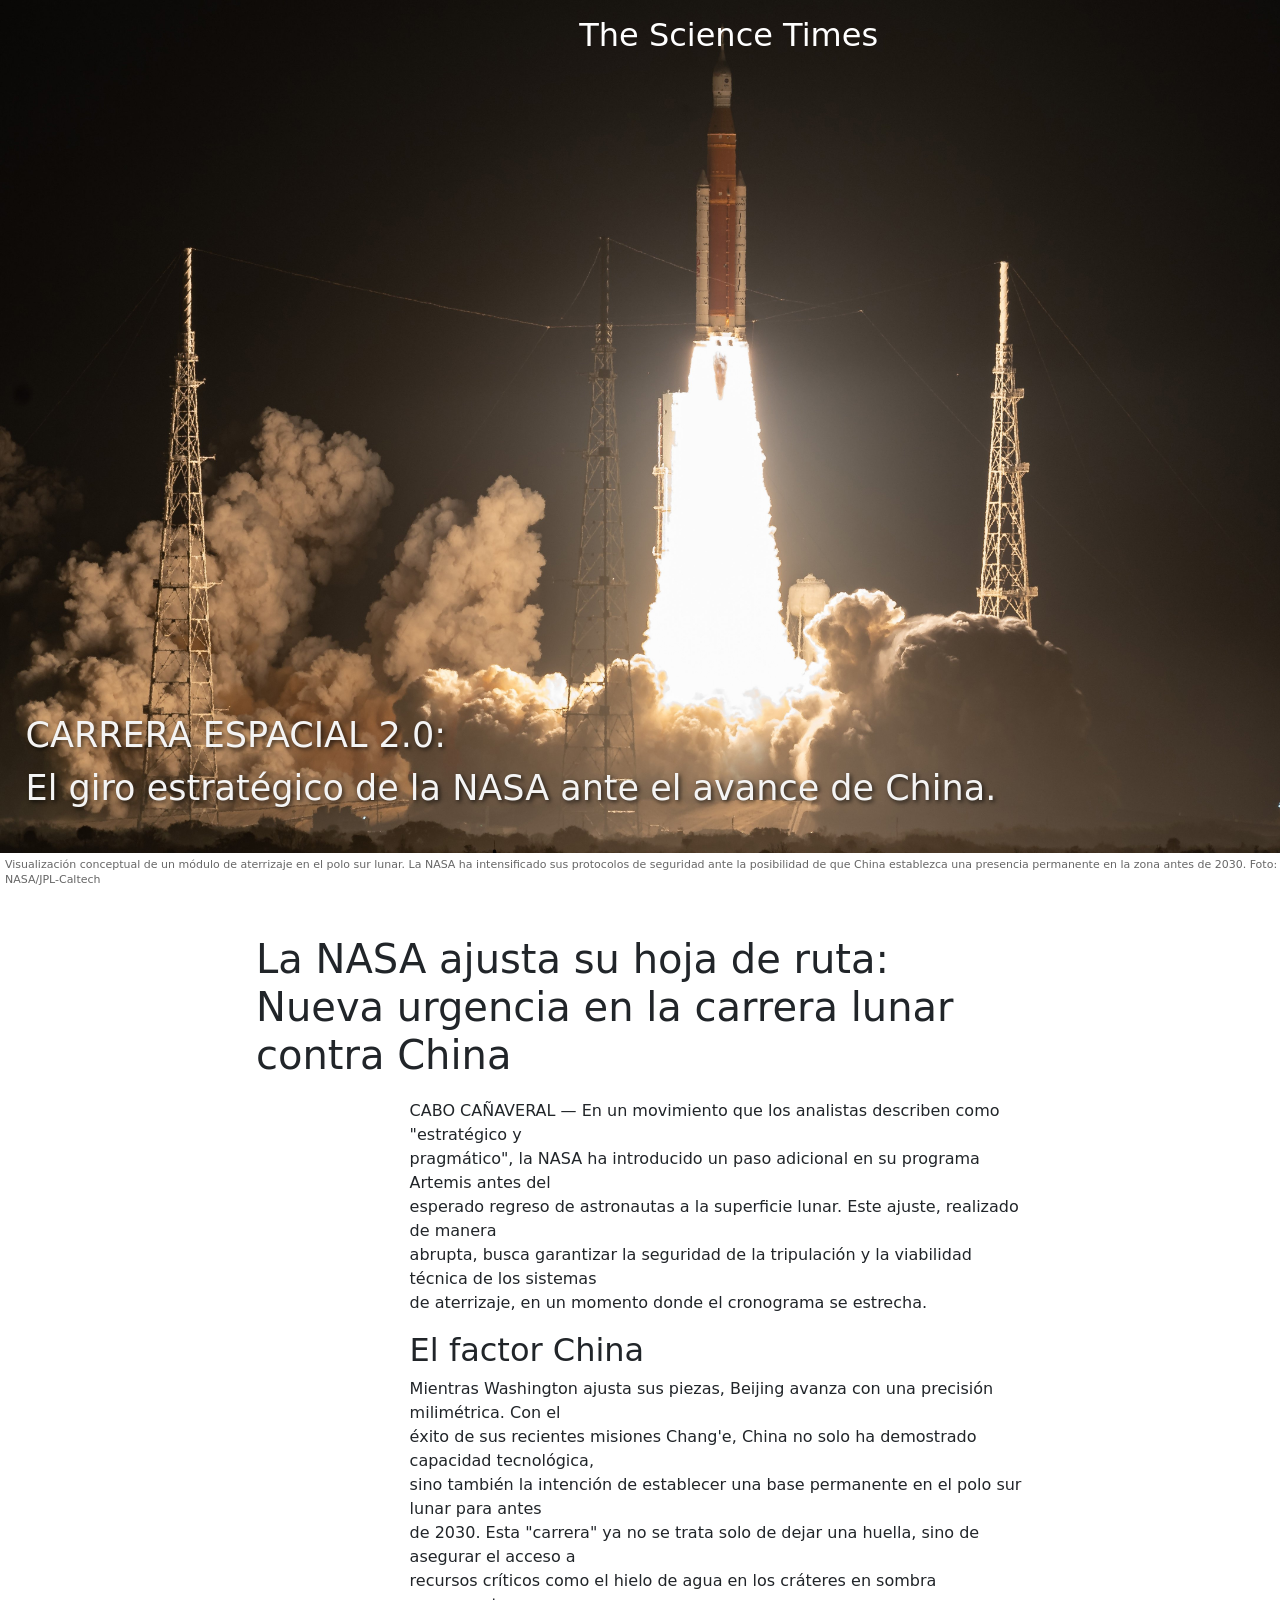
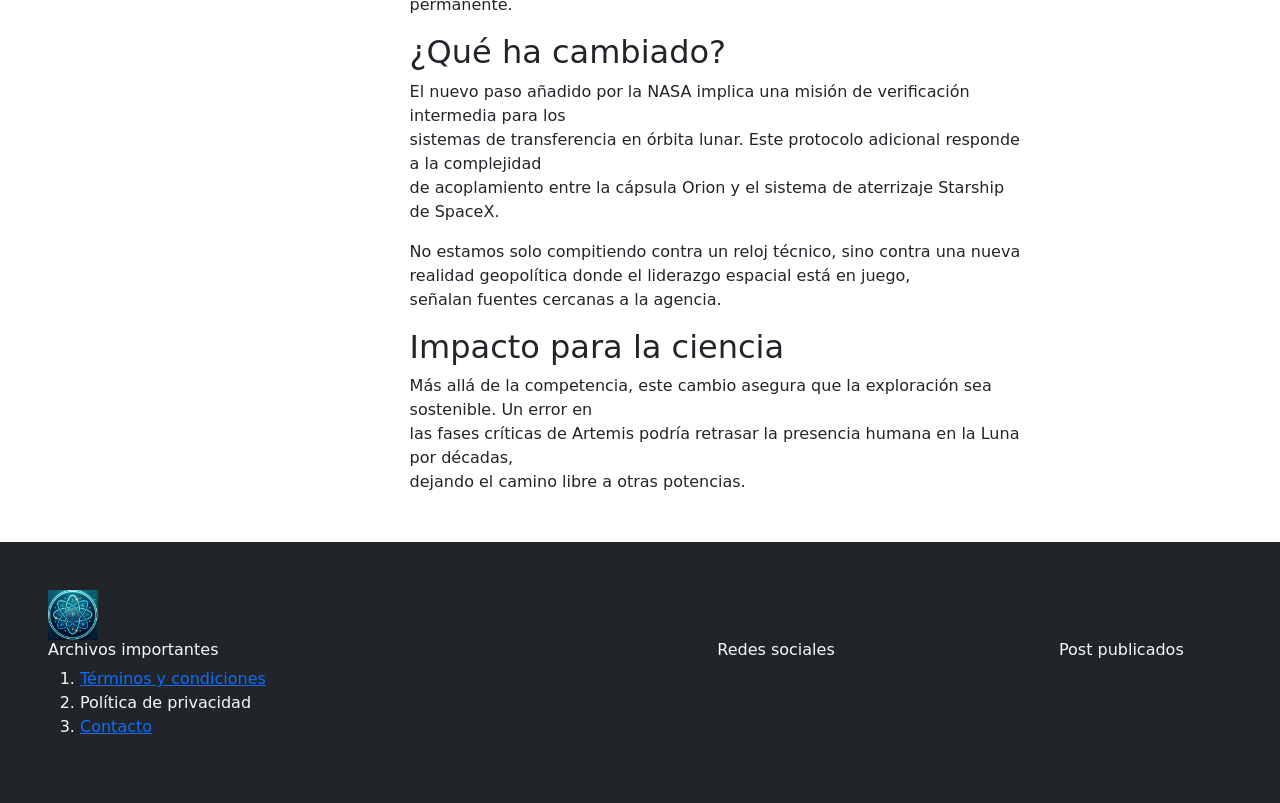
==== artemis.html @ 9cc94002 "fix: mejorar funcionalidad y presentación de popovers en carrusel Cambios realizados: - Agregar atri" ====
<!DOCTYPE html>
<html lang="en">
<head>
    <!-- Configuración básica del documento -->
    <meta charset="UTF-8">
    <meta name="description" content="Hub de divulgación sobre Neurociencia y Matemáticas">
    <meta name="author" content="Victor Estarlin Sepulveda Lopez / 24-1091">
    <meta name="viewport" content="width=device-width, initial-scale=1.0">
    <meta name="robots" content="index, follow">
    <title>La NASA añade abruptamente un nuevo paso en su camino hacia el alunizaje mientras se avecina una carrera con China</title>
    <link rel="icon" type="image/png" href="images/logo.png">

    <!-- Importar hoja de estilos CSS -->
    <link rel="stylesheet" href="css/style.css">
</head>
<body>
    <div class="position-relative" >
        <div class="title_home overlay-text translate-middel p-3">
            <h2 class="text-white"><a class="a_title" href="index.html">The Science Times</a></h2>
        </div>
        <div class="parrafo_post">
            <p>CARRERA ESPACIAL 2.0: <br>El giro estratégico de la NASA ante el avance de China.</p>
        </div>
        <figure>
            <img src="images/artemis III.jpeg" class="img_cover" alt="Artemis">
            <figcaption class="pie_de_foto">
                Visualización conceptual de un módulo de aterrizaje en el polo sur lunar. La NASA ha intensificado sus 
                protocolos de seguridad ante la posibilidad de que China establezca una presencia permanente en la zona antes de 2030. 
                Foto: NASA/JPL-Caltech
            </figcaption>
        </figure>
    </div>
    
    <div class="contenedor-post mt-5">

        <h1>La NASA ajusta su hoja de ruta: Nueva urgencia en la carrera lunar contra China</h1>

        <div class="contenedor-post-content">
            <p>CABO CAÑAVERAL — En un movimiento que los analistas describen como "estratégico y <br>pragmático", 
            la NASA ha introducido un paso adicional en su programa Artemis antes del <br>esperado regreso de astronautas a la superficie lunar. 
            Este ajuste, realizado de manera <br>abrupta, busca garantizar la seguridad de la tripulación y la viabilidad técnica de los sistemas <br>de 
            aterrizaje, en un momento donde el cronograma se estrecha.</p>

            <h2>El factor China</h2>
            <p>Mientras Washington ajusta sus piezas, Beijing avanza con una precisión milimétrica. 
            Con el <br>éxito de sus recientes misiones Chang'e, China no solo ha demostrado capacidad tecnológica, <br>sino también la intención de 
            establecer una base permanente en el polo sur lunar para antes <br>de 2030. Esta "carrera" ya no se trata solo de dejar una huella, 
            sino de asegurar el acceso a <br>recursos críticos como el hielo de agua en los cráteres en sombra permanente.</p>

            <h2>¿Qué ha cambiado?</h2>
            <p>El nuevo paso añadido por la NASA implica una misión de verificación intermedia para los <br>sistemas de transferencia en órbita lunar. 
                Este protocolo adicional responde a la complejidad <br>de acoplamiento entre la cápsula Orion y el 
                sistema de aterrizaje Starship de SpaceX.</p>

            <blockquote>
                No estamos solo compitiendo contra un reloj técnico, sino contra una nueva <br>realidad geopolítica donde el liderazgo 
                espacial está en juego,
                <footer> señalan fuentes cercanas a la agencia.</footer>
            </blockquote>

            <h2>Impacto para la ciencia</h2>
            <p>Más allá de la competencia, este cambio asegura que la exploración sea sostenible. 
                Un error en <br>las fases críticas de Artemis podría retrasar la presencia humana en la Luna por décadas, <br>
                dejando el camino libre a otras potencias.</p>

        </div>

        

    </div>
    
    <footer class="bg-dark text-light p-5 mt-5">
        <div class="text-center">
            <div class="row">
                <div class="col text-start">
                    <img src="images/logo.png" alt="logo del sitio" width="50" height="50">
                </div>
                <div class="row">
                    <div class="col-5 text-start">
                        <h6>Archivos importantes</h6>
                        <ol>
                            <li><a href="terminos_condiciones.html">Términos y condiciones</a></li>
                            <li><a>Política de privacidad</a></li>
                            <li><a href="contact.html">Contacto</a></li>
                        </ol>
                    </div>
                    <div class="col-5">
                        <h6>Redes sociales</h6>
                    </div>
                    <div class="col-2">
                        <h6>Post publicados</h6>
                    </div>
                </div>
            </div>
    </footer>
    

    <!-- Archivos y cdns -->
    <link href="https://cdn.jsdelivr.net/npm/bootstrap@5.3.8/dist/css/bootstrap.min.css" rel="stylesheet" 
    integrity="sha384-sRIl4kxILFvY47J16cr9ZwB07vP4J8+LH7qKQnuqkuIAvNWLzeN8tE5YBujZqJLB" crossorigin="anonymous">
    <script src="https://cdn.jsdelivr.net/npm/bootstrap@5.3.8/dist/js/bootstrap.bundle.min.js" 
    integrity="sha384-FKyoEForCGlyvwx9Hj09JcYn3nv7wiPVlz7YYwJrWVcXK/BmnVDxM+D2scQbITxI" crossorigin="anonymous"></script>
    <script src="main.js" defer></script>
</body>
</html>
---- css/style.css ----
/* ============================================
   ESTILOS GENERALES DEL SITIO
   ============================================ */

/* Estilos del cuerpo principal */
body {
    font-family: "Georgia", serif;
    background-color: #ffffff;
    color: #333;
    max-width: auto;
    margin: 0 auto;
}

/* Estilos del logo principal */
.logo{
    font-size: 60px;
    color: #000;
    text-align: center;
    font-family:'Times New Roman', serif;
    font-weight: 900;
    letter-spacing: -2px;
}

/* Línea divisoria doble */
hr.double-line {
    border: none;
    border-top: 4px double #000;
    margin-bottom: 20px;
}

/* ============================================
   ESTILOS DE ARTÍCULOS
   ============================================ */

/* Título del artículo principal */
.title-article{
    text-align: left;
    border-bottom: 1px solid #000;
    padding: 10px
}

/* Párrafo de introducción destacado */
.introduction{
    background-color: #f4f4f4;
    font-style: italic;
    padding: 10px;
}

/* Cuadro de información del editor */
.info-padding{
    border: 1px solid #333;
    padding: 40px;
    margin: 15px 0;
}

/* ============================================
   ESTILOS DE SECCIONES LATERALES
   ============================================ */

/* Sección de anuncios publicitarios */
.anuncio-margin{
    border: 1px solid #999;
    margin: 50px;
    font-size: 12px;
    text-align: center;
}

/* ============================================
   ESTILOS DE TABLAS
   ============================================ */

/* Tabla de elementos con bordes */
.table-elements, .table-elements th, .table-elements td {
    border: 1px solid #000;
    border-collapse: collapse;
    padding: 8px;
    width: 100%;
}

/* Fecha del sitio */
.fecha-nyt{
    font-size: 14px;
    text-align: center;
    text-transform: uppercase;
}

/* ============================================
   ESTILOS INTERACTIVOS
   ============================================ */

/* Efecto hover (al pasar el mouse) sobre botones e cajas */
.btn-hover-1:hover, .box-hover-2:hover {
    color: #fff;
    background-color: #326891;
    font-size: 20px;
    cursor: pointer;
}

/* Efecto active (al hacer clic) sobre botones e cajas */
.btn-click-1:active, .box-click-2:active {
    color: #ffff00;
    background-color: #000;
    font-size: 10px
}

/* ============================================
   ESTILOS DE POSICIONAMIENTO FIJO
   ============================================ */

/* Widget de noticias en vivo en esquina fija (siempre visible) */
.news-fixed{
    position: fixed;
    bottom: 100px;
    right: 10px;
    background: #000;
    color: #fff;
    padding: 5px;
    border: 1px solid white;
    z-index: 100;
}

/* Efecto de elevación al pasar el mouse sobre tarjetas */
.card:hover{
    box-shadow: 0 4px 20px rgba(0,0,0,0.2);
    transform: translateY(-5px);
}

.card{
    cursor: pointer;
}

/* Estilos para la sección de contacto con márgenes laterales */
.contactanos{
    padding-left: 20%;
    padding-right: 20%;
    padding-top: 10px;    padding-top: 10px;
}

.multimedia{
    padding-left: 20%;
    padding-right: auto;
}

.title_home{
    background-color: rgba(0,0,0,0);
    cursor: pointer;
    position: absolute;
    left: 44%;
}

.img_cover{
    height:1000px;
    height: auto;
    object-fit:cover;
    width:100%;
}

.a_title{
    text-decoration: none;
    color: white;
}

.parrafo_post{
    position:absolute;
    color: #f4f4f4;
    font-size: 35px;
    top: 80%;
    left: 2%;
    text-shadow: 2px 2px 4px rgba(0,0,0,0.7);
}

.pie_de_foto{
    font-size: 11px;
    color: #666;
    line-height: 1.3;
    margin-top: 5px;
    margin-left: 5px;
    margin-bottom: 10px;
}

.contenedor-post{
    margin-left: 20%;
    margin-right: 20%;
}

.contenedor-post-content{
    margin-left: 20%;
    margin-top: 20px;
    justify-content: center;
}
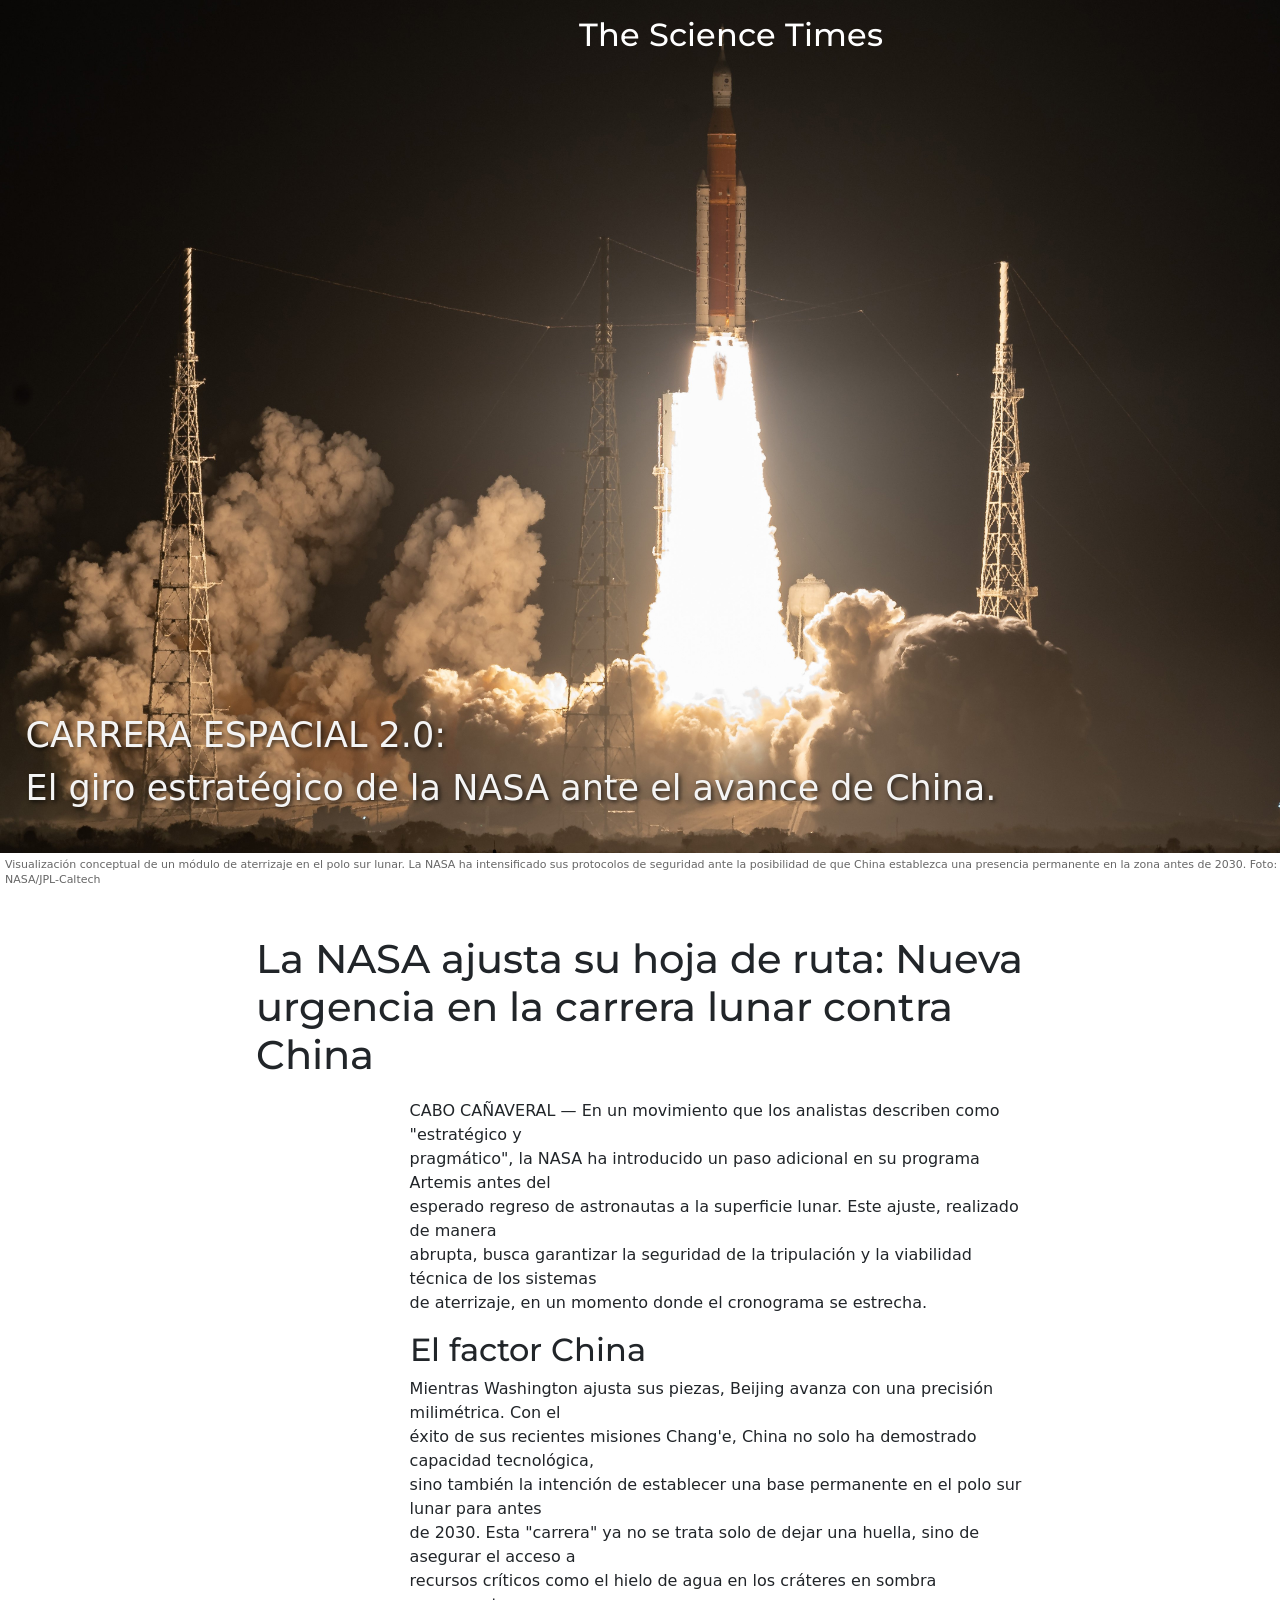
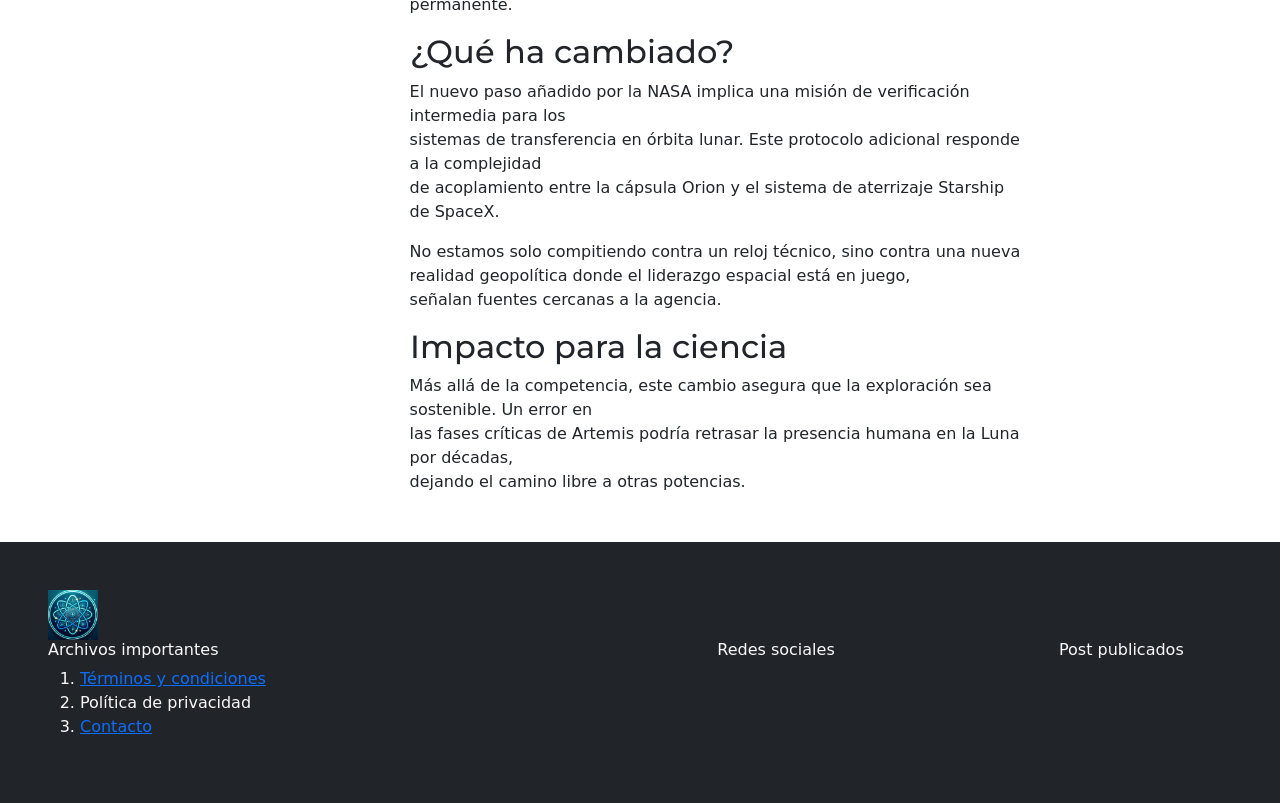
==== commit 8e79e3ea: "feat: agregar modo oscuro, iconos y mejorar tipografía de la página - Implementar sistema de modo os" ====
--- a/artemis.html
+++ b/artemis.html
@@ -12,6 +12,7 @@
 
     <!-- Importar hoja de estilos CSS -->
     <link rel="stylesheet" href="css/style.css">
+    <link href="https://fonts.googleapis.com/css2?family=Roboto&family=Montserrat:wght@700&display=swap" rel="stylesheet">
 </head>
 <body>
     <div class="position-relative" >
--- a/css/style.css
+++ b/css/style.css
@@ -4,18 +4,28 @@
 
 /* Estilos del cuerpo principal */
 body {
-    font-family: "Georgia", serif;
     background-color: #ffffff;
     color: #333;
     max-width: auto;
     margin: 0 auto;
+    font-family: 'Roboto', sans-serif;
+}
+
+body.dark-mode {
+    background-color: #121212;
+    color: #ffffff;
+    max-width: auto;
+    margin: 0 auto;
+}
+
+h1, h2, h3 {
+    font-family: "Montserrat", sans-serif;
 }
 
 /* Estilos del logo principal */
 .logo{
     font-size: 60px;
-    color: #000;
-    text-align: center;
+    text-align: right;
     font-family:'Times New Roman', serif;
     font-weight: 900;
     letter-spacing: -2px;
@@ -41,7 +51,6 @@
 
 /* Párrafo de introducción destacado */
 .introduction{
-    background-color: #f4f4f4;
     font-style: italic;
     padding: 10px;
 }
@@ -187,4 +196,26 @@
     margin-left: 20%;
     margin-top: 20px;
     justify-content: center;
-}+}
+
+.footer_elements{
+    color: inherit;
+    cursor: pointer;
+    text-decoration: none;
+}
+
+.icons{
+    color: inherit;
+    cursor: pointer;
+    text-decoration: none;
+}
+
+.logo-modo{
+    width: 100%;
+    height: 30px;
+    position: relative;
+    top: 25%;
+    left: 40%;
+    cursor: pointer;
+}
+
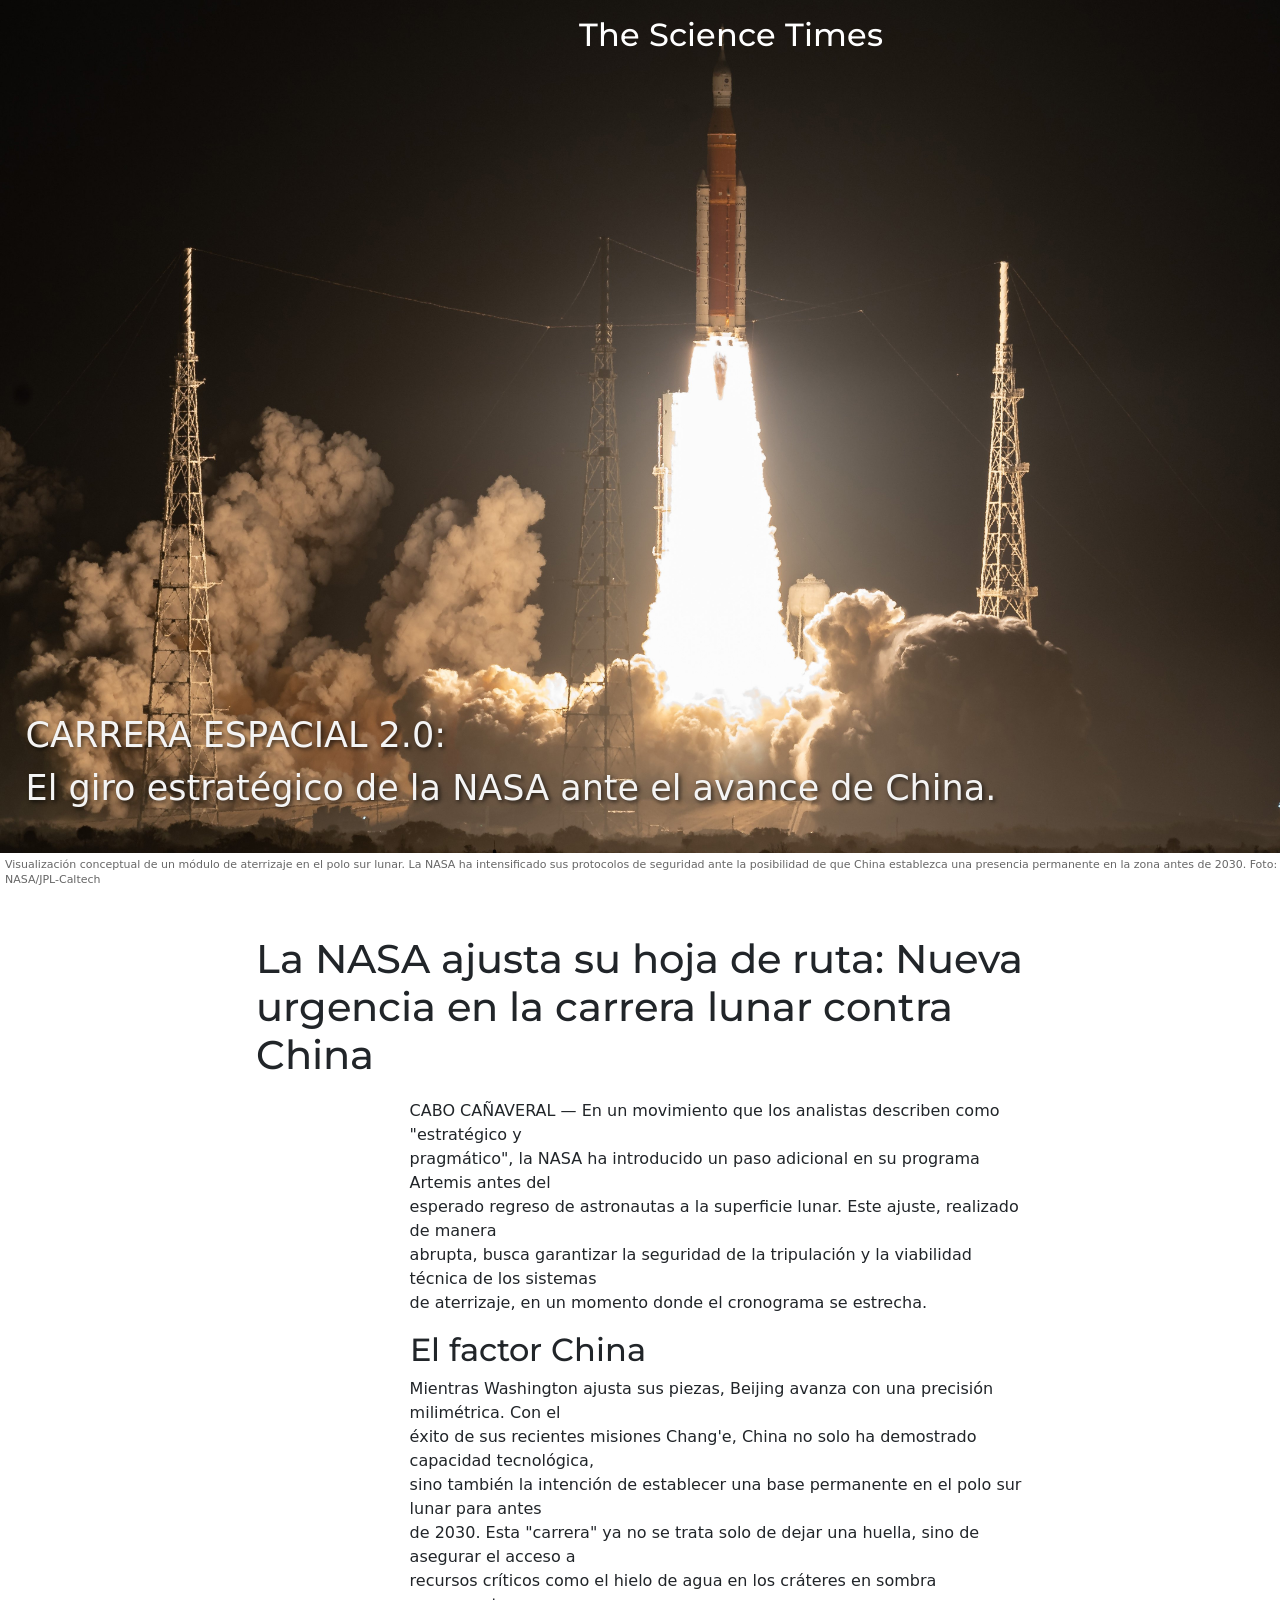
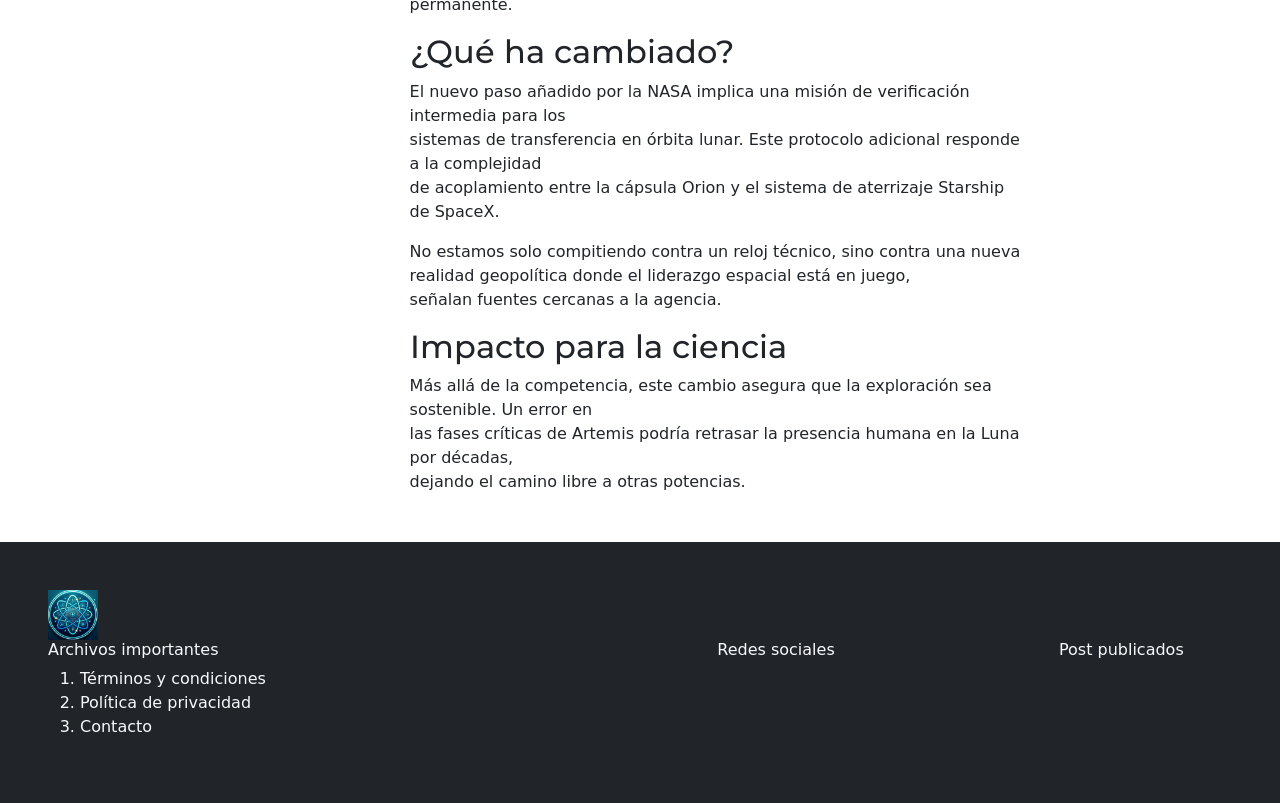
==== commit ab60ce44: "feat: modificacion de layour y enlaces ademas de la adicion de la pagina de noticias" ====
--- a/artemis.html
+++ b/artemis.html
@@ -70,6 +70,7 @@
 
     </div>
     
+    <!-- Pie de página -->
     <footer class="bg-dark text-light p-5 mt-5">
         <div class="text-center">
             <div class="row">
@@ -80,13 +81,29 @@
                     <div class="col-5 text-start">
                         <h6>Archivos importantes</h6>
                         <ol>
-                            <li><a href="terminos_condiciones.html">Términos y condiciones</a></li>
-                            <li><a>Política de privacidad</a></li>
-                            <li><a href="contact.html">Contacto</a></li>
+                            <li><a href="terminos_condiciones.html" class="footer_elements">Términos y condiciones</a>
+                            </li>
+                            <li><a href="privacidad.html" class="footer_elements">Política de privacidad</a></li>
+                            <li><a href="contact.html" class="footer_elements">Contacto</a></li>
                         </ol>
                     </div>
                     <div class="col-5">
-                        <h6>Redes sociales</h6>
+                        <div class="row">
+                            <h6>Redes sociales</h6>
+                        </div>
+                        <a href="https://www.instagram.com/estarlinlopez46?igsh=MTNybWZua21mcGVnbg==" target="_blank"
+                            rel="noopener noreferrer" class="icons">
+                            <i class="bi bi-instagram m-2"></i> <!-- Instagram -->
+                        </a>
+                        <a href="https://www.facebook.com/" target="_blank" rel="noopener noreferrer" class="icons">
+                            <i class="bi bi-facebook m-2"></i> <!-- Facebook -->
+                        </a>
+                        <a href="https://www.youtube.com/" target="_blank" rel="noopener noreferrer" class="icons">
+                            <i class="bi bi-youtube m-2"></i> <!-- YouTube -->
+                        </a>
+                        <a href="https://www.tiktok.com/" target="_blank" rel="noopener noreferrer" class="icons">
+                            <i class="bi bi-tiktok m-2"></i> <!-- TikTok -->
+                        </a>
                     </div>
                     <div class="col-2">
                         <h6>Post publicados</h6>
--- a/css/style.css
+++ b/css/style.css
@@ -3,6 +3,10 @@
    ============================================ */
 
 /* Estilos del cuerpo principal */
+html, body {
+    overflow-x: hidden;
+}
+
 body {
     background-color: #ffffff;
     color: #333;
@@ -39,7 +43,7 @@
 }
 
 /* ============================================
-   ESTILOS DE ARTÍCULOS
+    ESTILOS DE ARTÍCULOS
    ============================================ */
 
 /* Título del artículo principal */
@@ -211,11 +215,16 @@
 }
 
 .logo-modo{
-    width: 100%;
+    width: auto;
     height: 30px;
     position: relative;
     top: 25%;
-    left: 40%;
-    cursor: pointer;
-}
-
+    left: 70%;
+    cursor: pointer;
+}
+
+.dimension{
+    margin-left: 20px;
+    margin-right: 20px;
+}
+
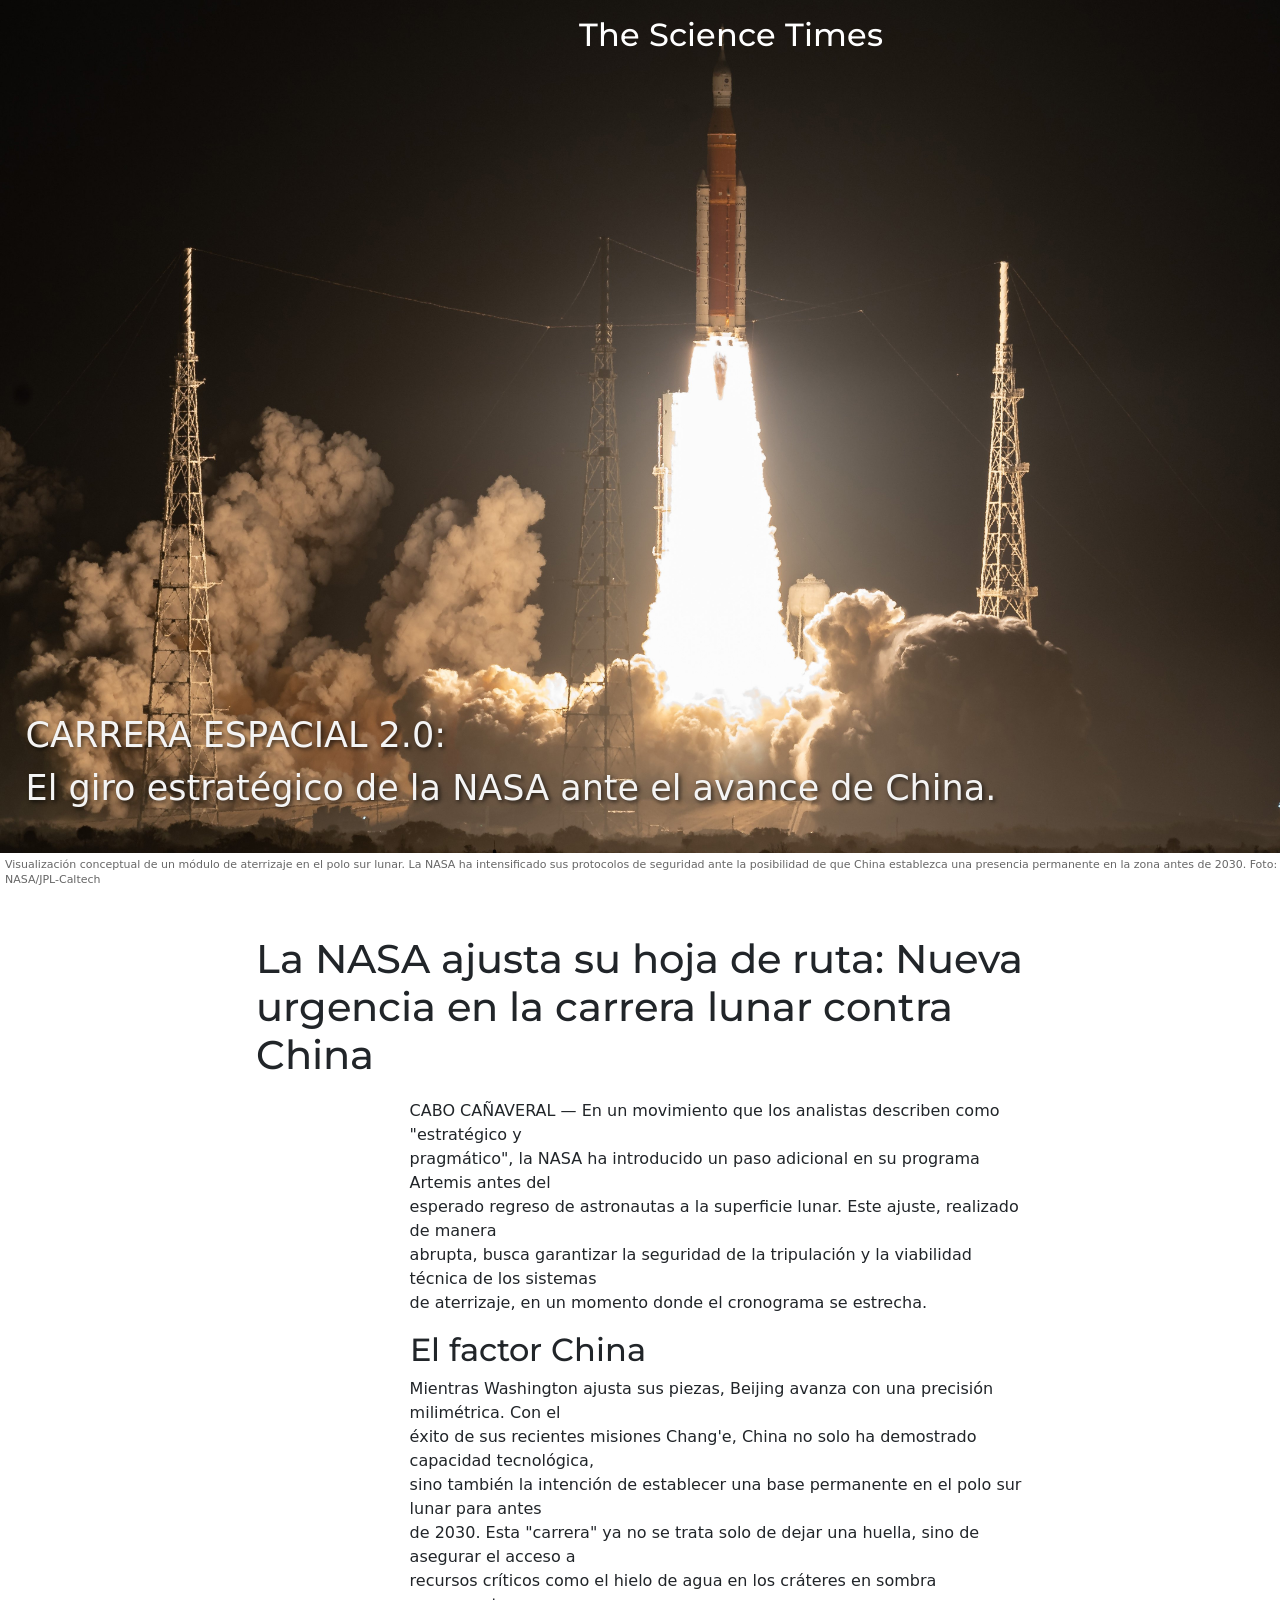
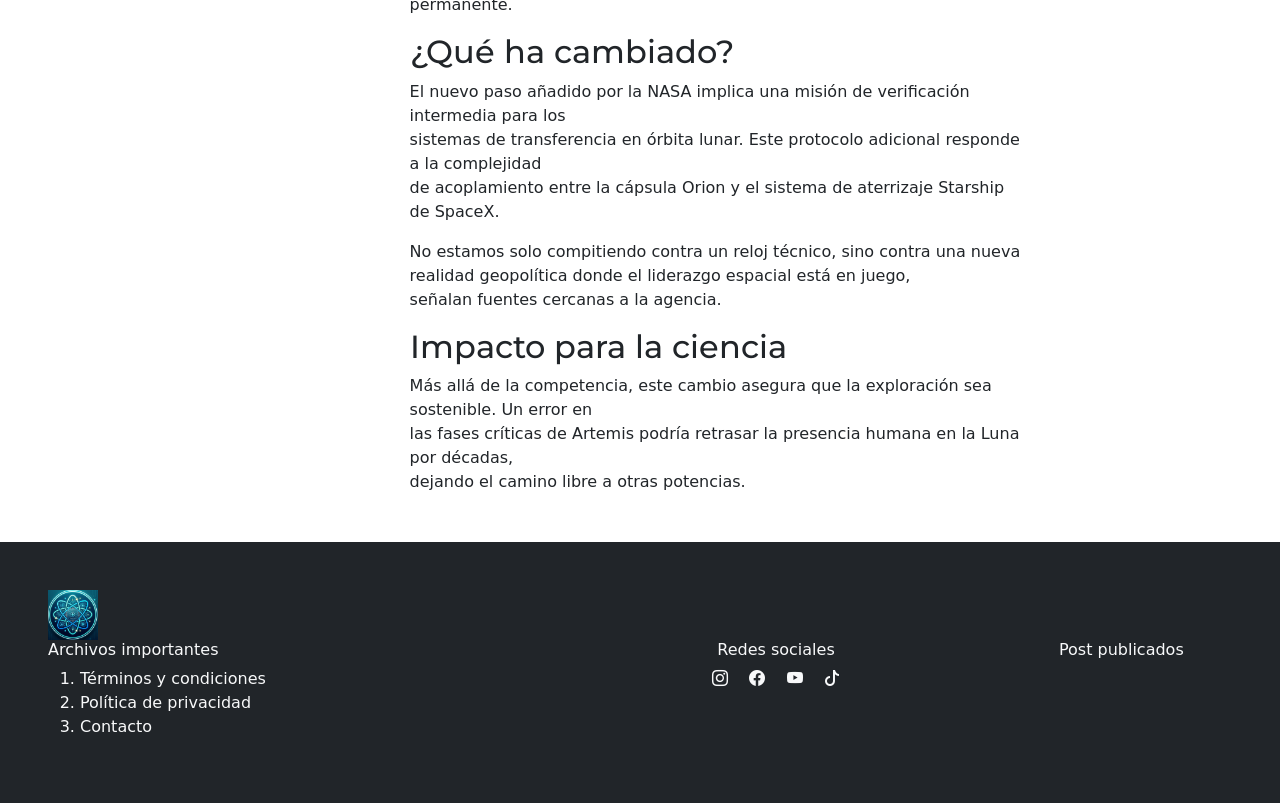
==== commit 612c57a0: "feat: modificacion de layour Adaptacion del diseño para dispositivos moviles" ====
--- a/artemis.html
+++ b/artemis.html
@@ -7,12 +7,14 @@
     <meta name="author" content="Victor Estarlin Sepulveda Lopez / 24-1091">
     <meta name="viewport" content="width=device-width, initial-scale=1.0">
     <meta name="robots" content="index, follow">
-    <title>La NASA añade abruptamente un nuevo paso en su camino hacia el alunizaje mientras se avecina una carrera con China</title>
+    <title>The Science Times</title>
     <link rel="icon" type="image/png" href="images/logo.png">
+    <link href="https://fonts.googleapis.com/css2?family=Roboto&family=Montserrat:wght@700&display=swap"
+        rel="stylesheet">
+    <link rel="stylesheet" href="https://cdn.jsdelivr.net/npm/bootstrap-icons@1.11.3/font/bootstrap-icons.css">
 
     <!-- Importar hoja de estilos CSS -->
     <link rel="stylesheet" href="css/style.css">
-    <link href="https://fonts.googleapis.com/css2?family=Roboto&family=Montserrat:wght@700&display=swap" rel="stylesheet">
 </head>
 <body>
     <div class="position-relative" >
--- a/css/style.css
+++ b/css/style.css
@@ -228,3 +228,54 @@
     margin-right: 20px;
 }
 
+.a-post{
+    text-decoration: none;
+    color: inherit;
+}
+
+@media (max-width: 768px) {
+    
+    .logo-modo{
+        width: auto;
+        height: 30px;
+        position: relative;
+        top: 45%;
+        left: 43%;
+        margin: 20px;
+        cursor: pointer;
+    }
+    
+    .contactanos{
+        padding-left: 10%;
+        padding-right: 10%;
+    }
+
+    .multimedia{
+        padding-left: 10%;
+        padding-right: auto;
+    }
+
+    .title_home{
+        left: 30%;
+    }
+
+    .contenedor-post{
+        margin-left: 10%;
+        margin-right: 10%;
+    }
+
+    .contenedor-post-content{
+        margin-left: 10%;
+        margin-top: 20px;
+        justify-content: center;
+    }
+
+    .row{
+        display:flex;
+        flex-direction: column;
+    }
+
+    .logo{
+        text-align: center;
+    }
+}
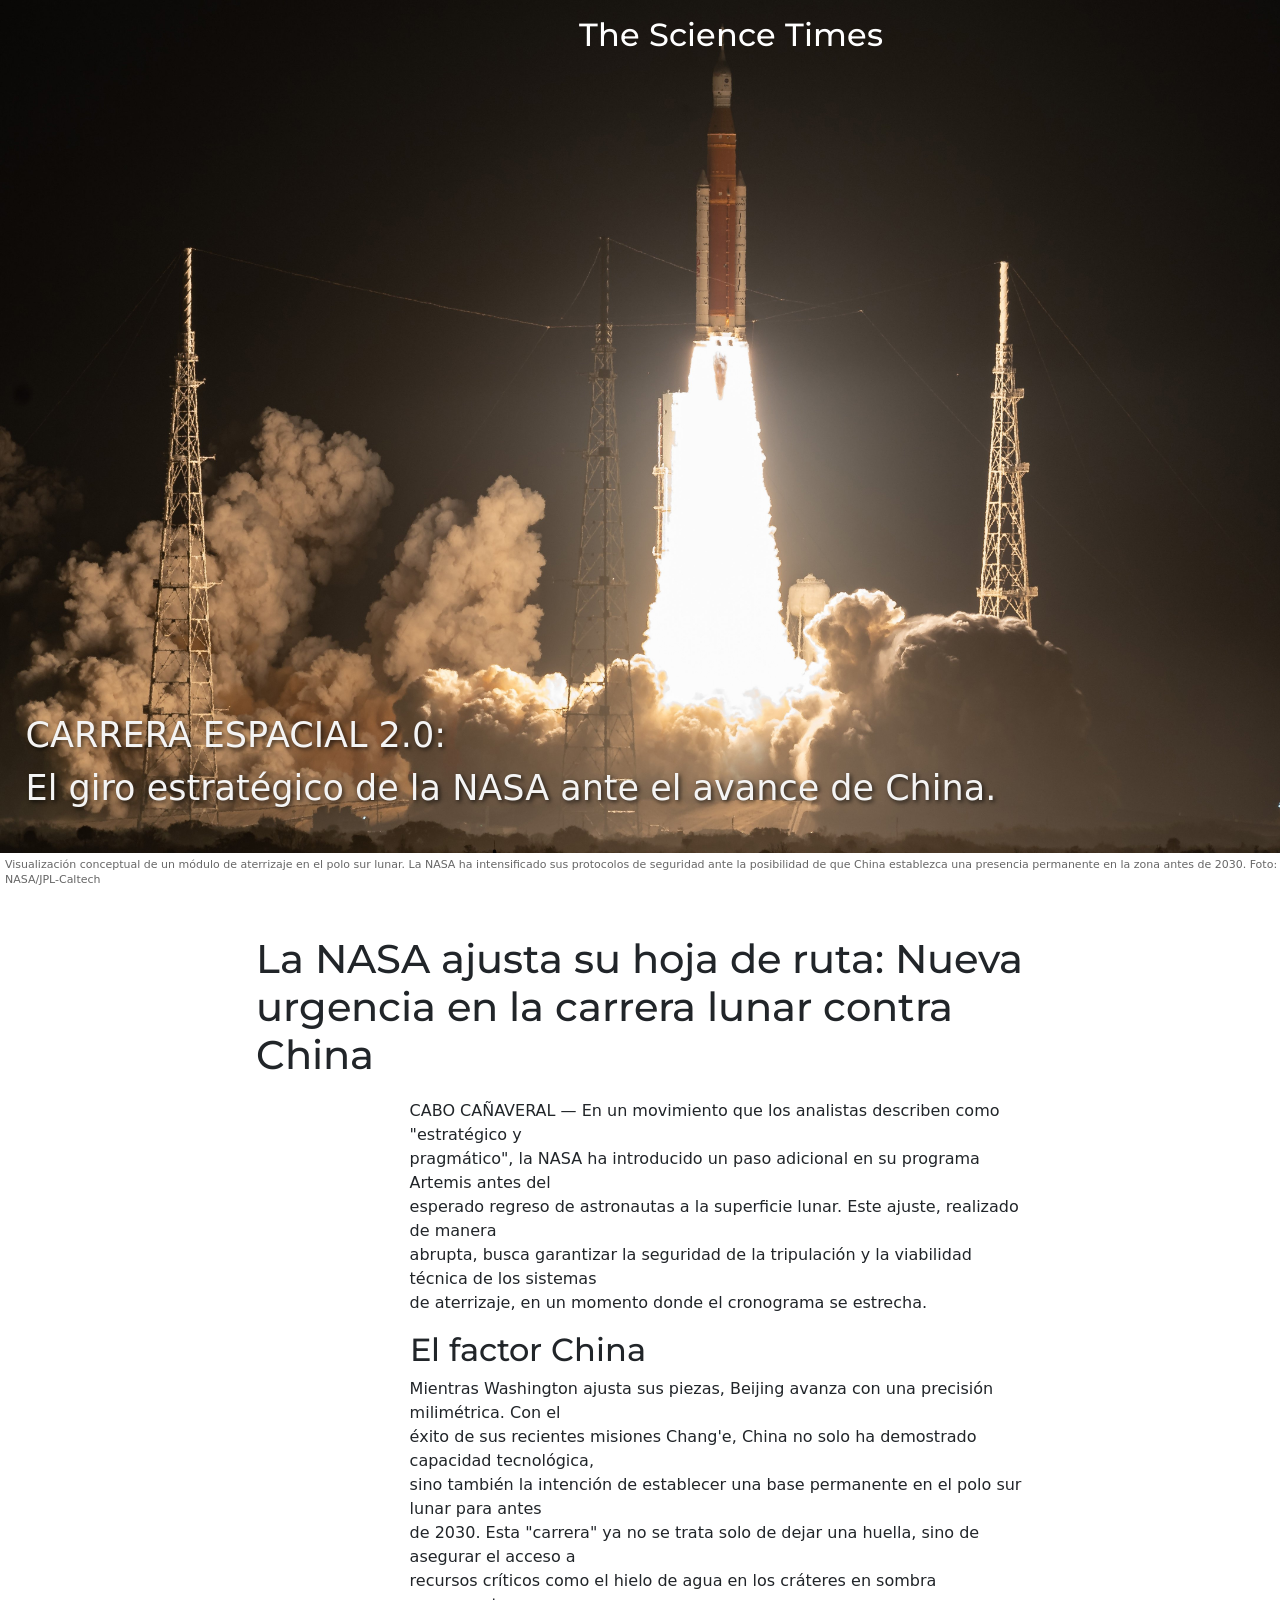
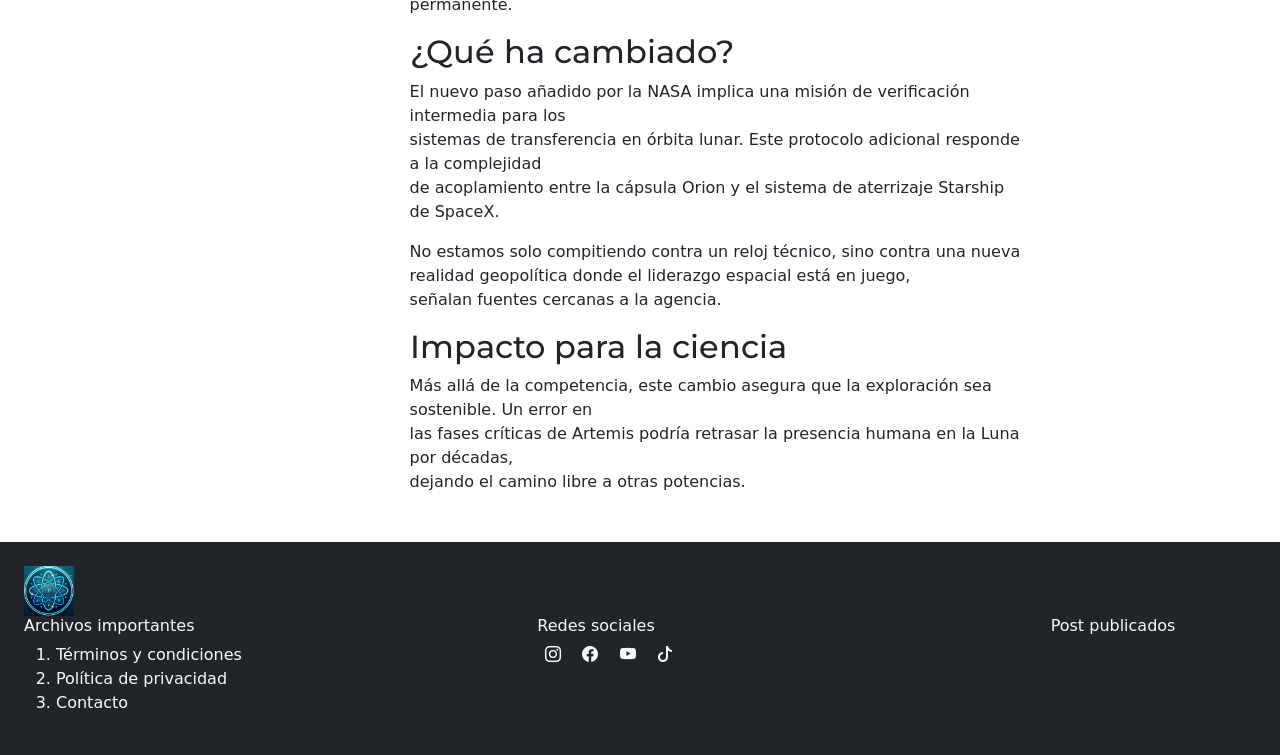
==== commit c256d247: "feat: mejorar layout adaptado a dispositivos mobiles. Diseño responsivo" ====
--- a/artemis.html
+++ b/artemis.html
@@ -73,14 +73,14 @@
     </div>
     
     <!-- Pie de página -->
-    <footer class="bg-dark text-light p-5 mt-5">
+    <footer class="bg-dark text-light p-4 mt-5">
         <div class="text-center">
             <div class="row">
                 <div class="col text-start">
                     <img src="images/logo.png" alt="logo del sitio" width="50" height="50">
                 </div>
                 <div class="row">
-                    <div class="col-5 text-start">
+                    <div class="col-lg-5 col-sm-12 text-start">
                         <h6>Archivos importantes</h6>
                         <ol>
                             <li><a href="terminos_condiciones.html" class="footer_elements">Términos y condiciones</a>
@@ -89,7 +89,7 @@
                             <li><a href="contact.html" class="footer_elements">Contacto</a></li>
                         </ol>
                     </div>
-                    <div class="col-5">
+                    <div class="col-lg-5 col-sm-12 text-start">
                         <div class="row">
                             <h6>Redes sociales</h6>
                         </div>
@@ -107,7 +107,7 @@
                             <i class="bi bi-tiktok m-2"></i> <!-- TikTok -->
                         </a>
                     </div>
-                    <div class="col-2">
+                    <div class="col-lg-2 cold-sm-12 text-start">
                         <h6>Post publicados</h6>
                     </div>
                 </div>
--- a/css/style.css
+++ b/css/style.css
@@ -233,6 +233,11 @@
     color: inherit;
 }
 
+.iframe_video{
+    width: 100%;
+    height: 600px;
+}
+
 @media (max-width: 768px) {
     
     .logo-modo{
@@ -278,4 +283,31 @@
     .logo{
         text-align: center;
     }
+
+    .preguntas-frecuentes{
+        margin-top: 10px;
+    }
+
+    .iframe_video{
+        height: 300px;
+    }
+
+    .img_cover{
+        height: 525px;
+        object-fit:cover;
+        width:100%;
+    }
+
+    .text-white{
+        font-size:20px;
+    }
+
+    .title_home{
+        left: 23%;
+    }
+
+    .parrafo_post{
+        font-size: 30px;
+        top: 60%;
+    }
 }
